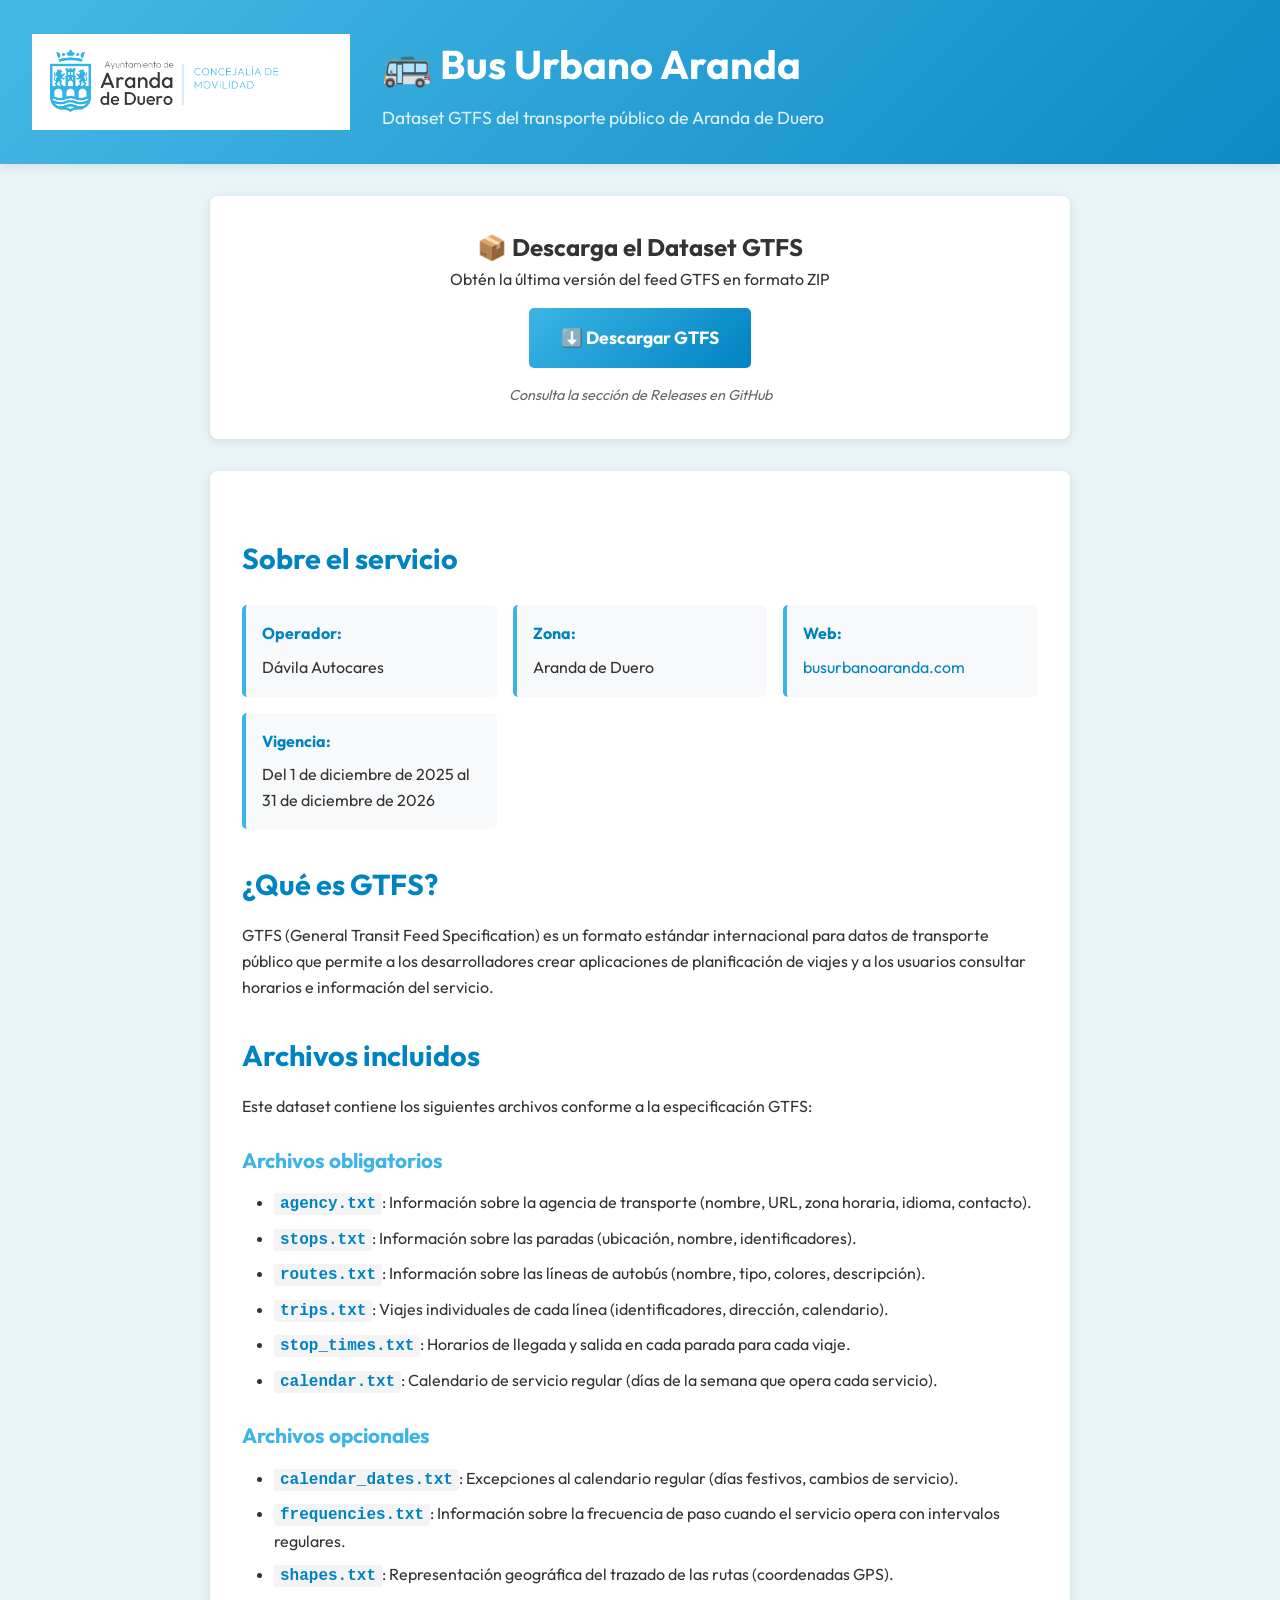
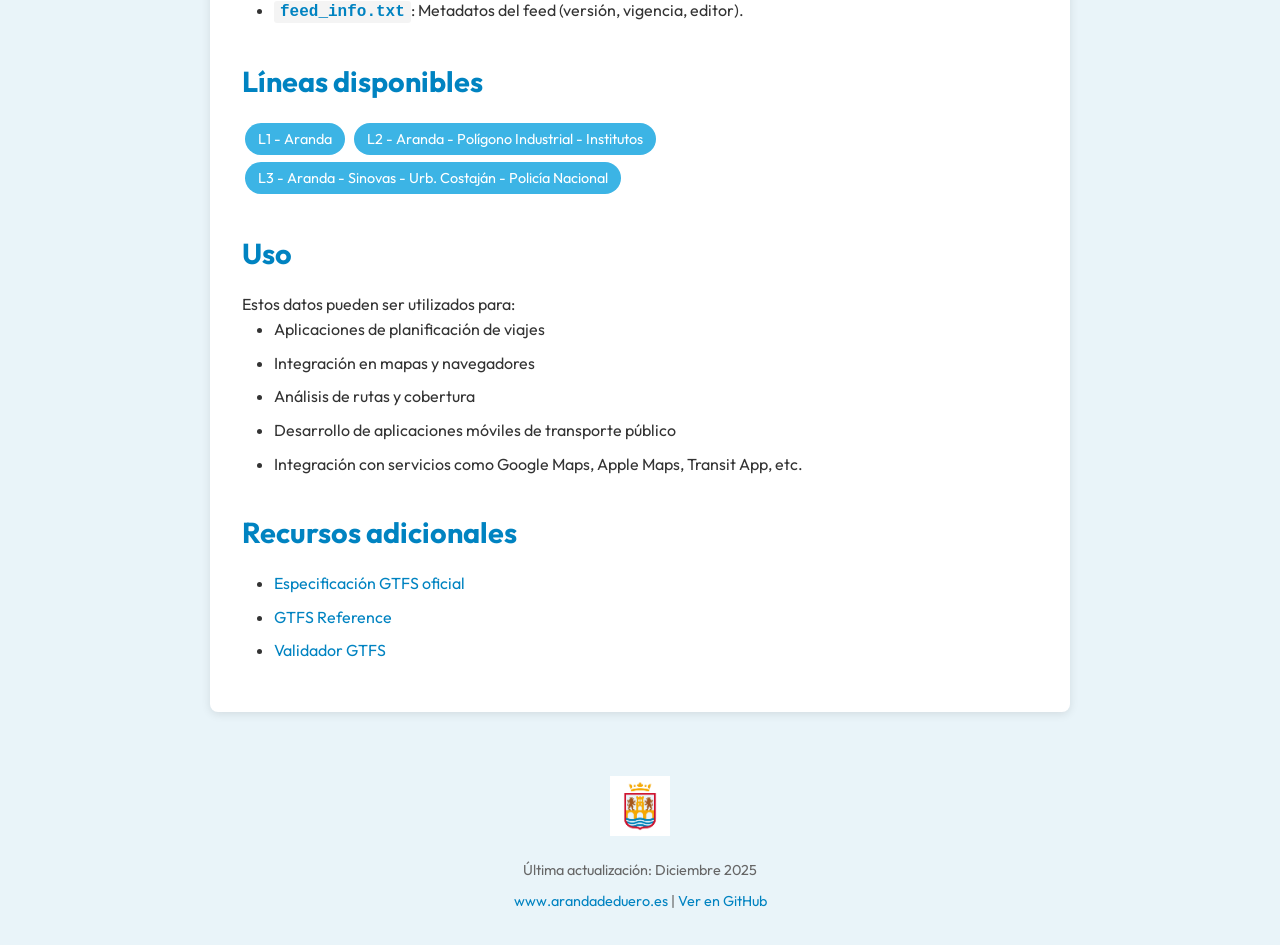
==== index.html @ c1348dab "pages" ====
<!DOCTYPE html>
<html lang="es">
  <head>
    <meta charset="UTF-8" />
    <meta name="viewport" content="width=device-width, initial-scale=1.0" />
    <title>Bus Urbano Aranda - Dataset GTFS</title>
    <link rel="preconnect" href="https://fonts.googleapis.com" />
    <link rel="preconnect" href="https://fonts.gstatic.com" crossorigin />
    <link
      href="https://fonts.googleapis.com/css2?family=Outfit:wght@300;400;600;700&display=swap"
      rel="stylesheet"
    />
    <style>
      * {
        margin: 0;
        padding: 0;
        box-sizing: border-box;
      }

      body {
        font-family: "Outfit", -apple-system, BlinkMacSystemFont, "Segoe UI",
          "Roboto", "Helvetica", "Arial", sans-serif;
        line-height: 1.6;
        color: #333;
        background-color: #e9f4f9;
      }

      header {
        background: white;
        color: #333;
        padding: 0;
        box-shadow: 0 2px 10px rgba(0, 0, 0, 0.1);
      }

      .header-image {
        width: 350px;
        height: auto;
        display: block;
        padding-left: 2rem;
      }

      .header-content {
        padding: 2rem 0;
        background: linear-gradient(
          135deg,
          rgba(60, 180, 229, 0.95) 0%,
          rgba(0, 131, 193, 0.95) 100%
        );
        color: white;
        display: flex;
        align-items: center;
        gap: 2rem;
      }

      .header-text {
        flex: 1;
      }

      .header-content h1 {
        color: white;
      }

      .header-content .subtitle {
        color: rgba(255, 255, 255, 0.95);
      }

      .container {
        max-width: 900px;
        margin: 0 auto;
        padding: 0 20px;
      }

      h1 {
        font-size: 2.5rem;
        margin-bottom: 0.5rem;
      }

      .subtitle {
        font-size: 1.1rem;
        opacity: 0.9;
      }

      .download-section {
        background: white;
        margin: 2rem auto;
        padding: 2rem;
        border-radius: 8px;
        box-shadow: 0 2px 10px rgba(0, 0, 0, 0.1);
        text-align: center;
      }

      .download-btn {
        display: inline-block;
        background: linear-gradient(135deg, #3cb4e5 0%, #0083c1 100%);
        color: white;
        padding: 1rem 2rem;
        text-decoration: none;
        border-radius: 5px;
        font-weight: bold;
        font-size: 1.1rem;
        transition: transform 0.2s, box-shadow 0.2s;
        margin-top: 1rem;
      }

      .download-btn:hover {
        transform: translateY(-2px);
        box-shadow: 0 4px 15px rgba(60, 180, 229, 0.4);
      }

      .content {
        background: white;
        margin: 2rem auto;
        padding: 2rem;
        border-radius: 8px;
        box-shadow: 0 2px 10px rgba(0, 0, 0, 0.1);
      }

      .content h2 {
        color: #0083c1;
        margin-top: 2rem;
        margin-bottom: 1rem;
        font-size: 1.8rem;
      }

      .content h3 {
        color: #3cb4e5;
        margin-top: 1.5rem;
        margin-bottom: 0.8rem;
        font-size: 1.3rem;
      }

      .content ul {
        margin-left: 2rem;
        margin-bottom: 1rem;
      }

      .content li {
        margin-bottom: 0.5rem;
      }

      .content strong {
        color: #0083c1;
      }

      .content code {
        background: #f4f4f4;
        padding: 2px 6px;
        border-radius: 3px;
        font-family: "Courier New", monospace;
      }

      .content a {
        color: #0083c1;
        text-decoration: none;
      }

      .content a:hover {
        text-decoration: underline;
      }

      footer {
        text-align: center;
        padding: 2rem 0;
        color: #666;
        font-size: 0.9rem;
      }

      .footer-logo {
        width: 60px;
        height: auto;
        margin-bottom: 1rem;
      }

      footer a {
        color: #0083c1;
        text-decoration: none;
      }

      footer a:hover {
        text-decoration: underline;
      }

      .badge {
        display: inline-block;
        background: #3cb4e5;
        color: white;
        padding: 0.3rem 0.8rem;
        border-radius: 20px;
        font-size: 0.9rem;
        margin: 0.2rem;
      }

      .info-grid {
        display: grid;
        grid-template-columns: repeat(auto-fit, minmax(250px, 1fr));
        gap: 1rem;
        margin: 1.5rem 0;
      }

      .info-card {
        background: #f8f9fa;
        padding: 1rem;
        border-radius: 5px;
        border-left: 4px solid #3cb4e5;
      }

      .info-card strong {
        display: block;
        margin-bottom: 0.5rem;
      }

      #latest-release {
        font-style: italic;
        color: #666;
        font-size: 0.9rem;
      }
    </style>
  </head>
  <body>
    <header>
      <div class="header-content">
        <img
          src="images/concejalia.jpg"
          alt="Concejalia de Aranda de Duero"
          class="header-image"
        />
        <div class="header-text">
          <h1>🚌 Bus Urbano Aranda</h1>
          <p class="subtitle">
            Dataset GTFS del transporte público de Aranda de Duero
          </p>
        </div>
      </div>
    </header>

    <div class="container">
      <div class="download-section">
        <h2>📦 Descarga el Dataset GTFS</h2>
        <p>Obtén la última versión del feed GTFS en formato ZIP</p>
        <a href="#" id="download-link" class="download-btn"
          >⬇️ Descargar GTFS</a
        >
        <p id="latest-release" style="margin-top: 1rem">
          Cargando última versión...
        </p>
      </div>

      <div class="content">
        <h2>Sobre el servicio</h2>
        <div class="info-grid">
          <div class="info-card">
            <strong>Operador:</strong>
            Dávila Autocares
          </div>
          <div class="info-card">
            <strong>Zona:</strong>
            Aranda de Duero
          </div>
          <div class="info-card">
            <strong>Web:</strong>
            <a href="https://busurbanoaranda.com/" target="_blank"
              >busurbanoaranda.com</a
            >
          </div>
          <div class="info-card">
            <strong>Vigencia:</strong>
            Del 1 de diciembre de 2025 al 31 de diciembre de 2026
          </div>
        </div>

        <h2>¿Qué es GTFS?</h2>
        <p>
          GTFS (General Transit Feed Specification) es un formato estándar
          internacional para datos de transporte público que permite a los
          desarrolladores crear aplicaciones de planificación de viajes y a los
          usuarios consultar horarios e información del servicio.
        </p>

        <h2>Archivos incluidos</h2>
        <p>
          Este dataset contiene los siguientes archivos conforme a la
          especificación GTFS:
        </p>

        <h3>Archivos obligatorios</h3>
        <ul>
          <li>
            <strong><code>agency.txt</code></strong
            >: Información sobre la agencia de transporte (nombre, URL, zona
            horaria, idioma, contacto).
          </li>
          <li>
            <strong><code>stops.txt</code></strong
            >: Información sobre las paradas (ubicación, nombre,
            identificadores).
          </li>
          <li>
            <strong><code>routes.txt</code></strong
            >: Información sobre las líneas de autobús (nombre, tipo, colores,
            descripción).
          </li>
          <li>
            <strong><code>trips.txt</code></strong
            >: Viajes individuales de cada línea (identificadores, dirección,
            calendario).
          </li>
          <li>
            <strong><code>stop_times.txt</code></strong
            >: Horarios de llegada y salida en cada parada para cada viaje.
          </li>
          <li>
            <strong><code>calendar.txt</code></strong
            >: Calendario de servicio regular (días de la semana que opera cada
            servicio).
          </li>
        </ul>

        <h3>Archivos opcionales</h3>
        <ul>
          <li>
            <strong><code>calendar_dates.txt</code></strong
            >: Excepciones al calendario regular (días festivos, cambios de
            servicio).
          </li>
          <li>
            <strong><code>frequencies.txt</code></strong
            >: Información sobre la frecuencia de paso cuando el servicio opera
            con intervalos regulares.
          </li>
          <li>
            <strong><code>shapes.txt</code></strong
            >: Representación geográfica del trazado de las rutas (coordenadas
            GPS).
          </li>
          <li>
            <strong><code>feed_info.txt</code></strong
            >: Metadatos del feed (versión, vigencia, editor).
          </li>
        </ul>

        <h2>Líneas disponibles</h2>
        <div>
          <span class="badge">L1 - Aranda</span>
          <span class="badge"
            >L2 - Aranda - Polígono Industrial - Institutos</span
          >
          <span class="badge"
            >L3 - Aranda - Sinovas - Urb. Costaján - Policía Nacional</span
          >
        </div>

        <h2>Uso</h2>
        <p>Estos datos pueden ser utilizados para:</p>
        <ul>
          <li>Aplicaciones de planificación de viajes</li>
          <li>Integración en mapas y navegadores</li>
          <li>Análisis de rutas y cobertura</li>
          <li>Desarrollo de aplicaciones móviles de transporte público</li>
          <li>
            Integración con servicios como Google Maps, Apple Maps, Transit App,
            etc.
          </li>
        </ul>

        <h2>Recursos adicionales</h2>
        <ul>
          <li>
            <a href="https://gtfs.org/" target="_blank"
              >Especificación GTFS oficial</a
            >
          </li>
          <li>
            <a
              href="https://developers.google.com/transit/gtfs/reference"
              target="_blank"
              >GTFS Reference</a
            >
          </li>
          <li>
            <a href="https://gtfs-validator.mobilitydata.org/" target="_blank"
              >Validador GTFS</a
            >
          </li>
        </ul>
      </div>
    </div>

    <footer>
      <div class="container">
        <a href="https://www.arandadeduero.es" target="_blank">
          <img
            src="images/escudo.jpg"
            alt="Escudo Aranda de Duero"
            class="footer-logo"
          />
        </a>
        <p>Última actualización: Diciembre 2025</p>
        <p style="margin-top: 0.5rem">
          <a href="https://www.arandadeduero.es" target="_blank"
            >www.arandadeduero.es</a
          >
          |
          <a href="https://github.com" target="_blank">Ver en GitHub</a>
        </p>
      </div>
    </footer>

    <script>
      // Fetch the latest release from GitHub API
      async function fetchLatestRelease() {
        try {
          // Extract owner and repo from the current URL
          const owner = "arandadeduero"; // Replace with actual owner if known
          const repo = "gtfs-busurbano"; // Replace with actual repo if known

          // Try to get repo info from the page meta or fallback
          const apiUrl = `https://api.github.com/repos/${owner}/${repo}/releases/latest`;

          const response = await fetch(apiUrl);
          if (response.ok) {
            const release = await response.json();
            const asset = release.assets.find((a) => a.name.endsWith(".zip"));

            if (asset) {
              document.getElementById("download-link").href =
                asset.browser_download_url;
              document.getElementById(
                "latest-release"
              ).textContent = `Versión: ${release.tag_name} - ${new Date(
                release.published_at
              ).toLocaleDateString("es-ES")}`;
            }
          } else {
            // If API fails, try to construct the URL manually
            document.getElementById("latest-release").textContent =
              "Consulta la sección de Releases en GitHub para descargar la última versión";
            document.getElementById(
              "download-link"
            ).href = `https://github.com/${owner}/${repo}/releases/latest`;
          }
        } catch (error) {
          console.error("Error fetching release:", error);
          document.getElementById("latest-release").textContent =
            "Consulta la sección de Releases en GitHub";
          // Set a fallback link to releases page
          const owner = "arandadeduero";
          const repo = "gtfs-busurbano";
          document.getElementById(
            "download-link"
          ).href = `https://github.com/${owner}/${repo}/releases/latest`;
        }
      }

      // Load latest release on page load
      fetchLatestRelease();
    </script>
  </body>
</html>
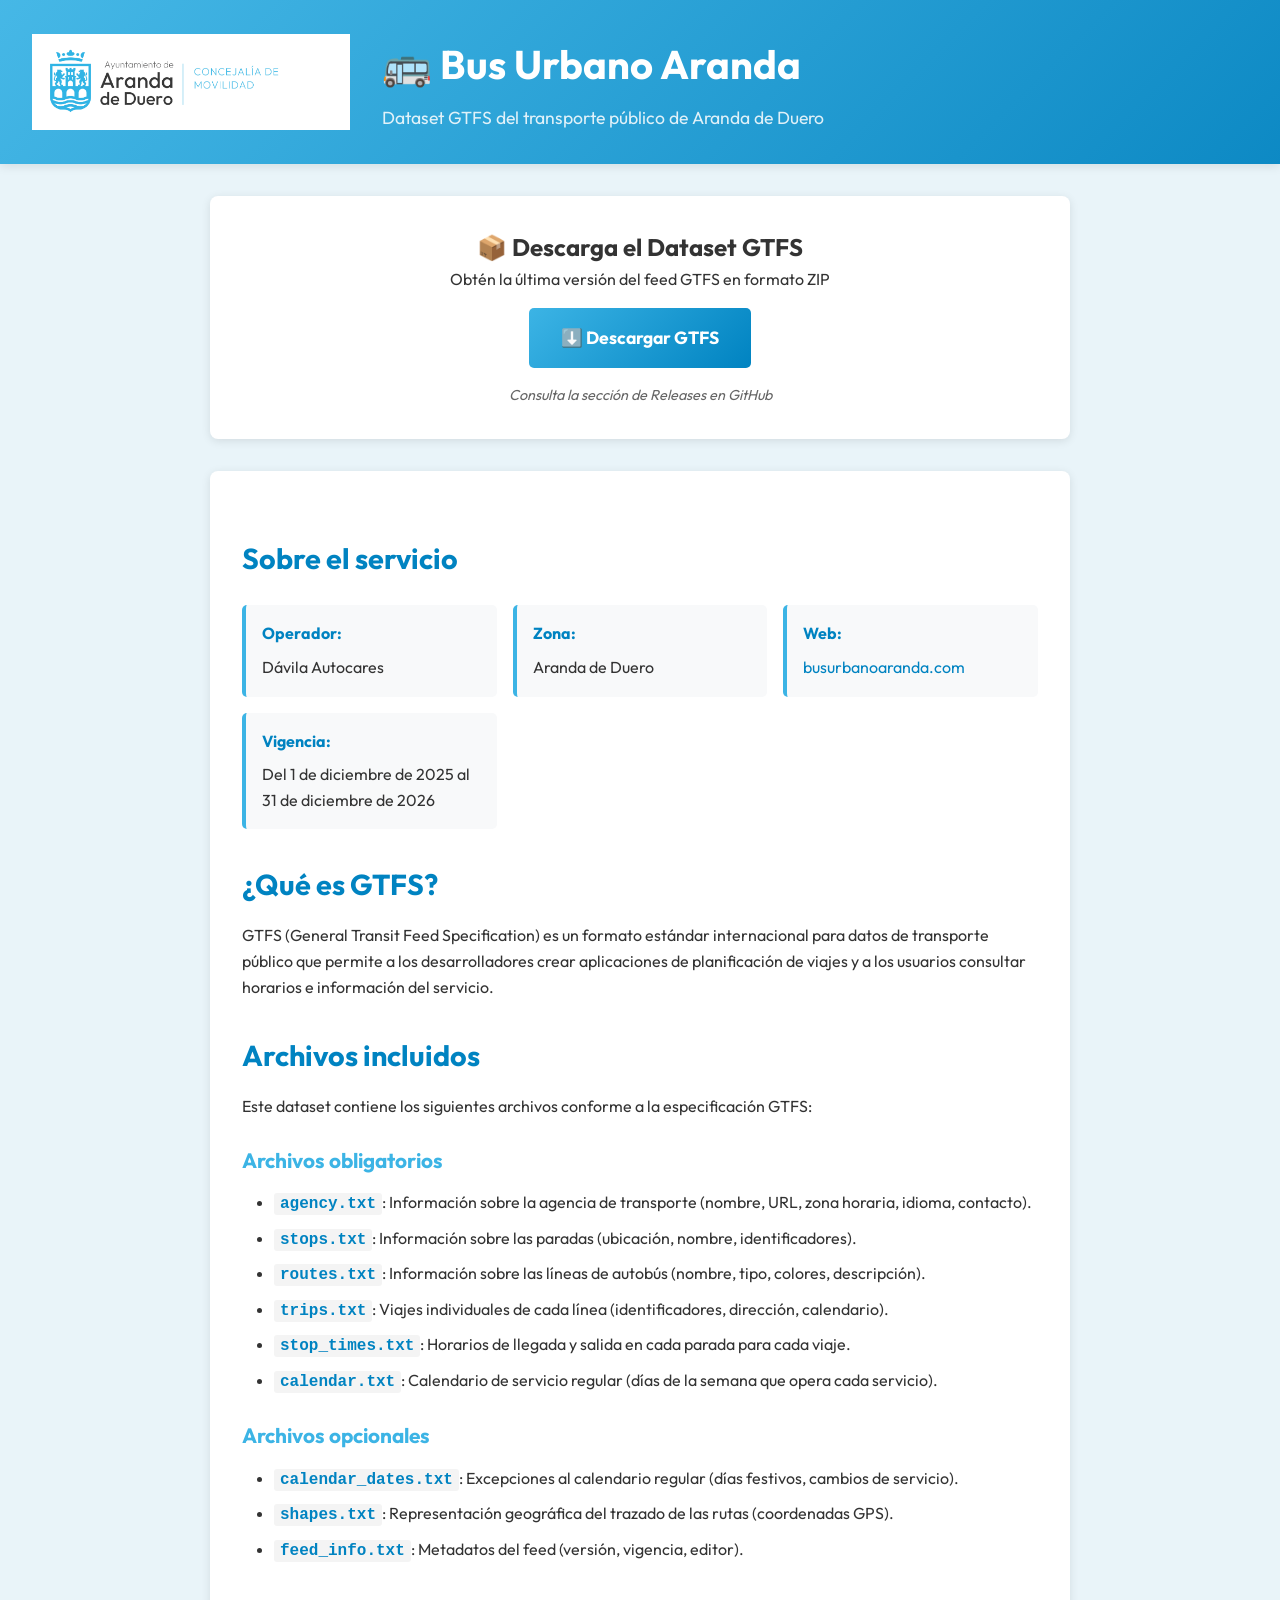
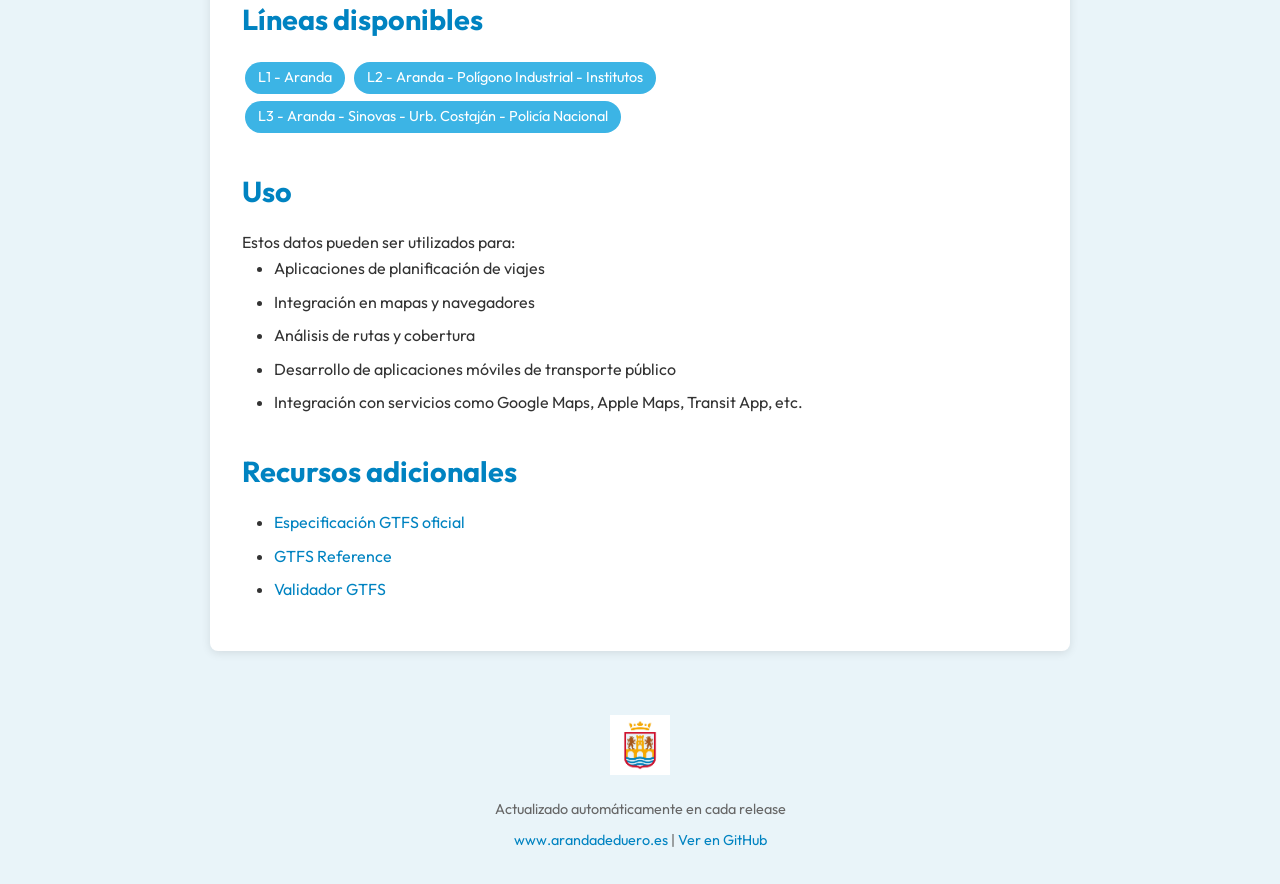
==== commit 9e479d4d: "Claude" ====
--- a/index.html
+++ b/index.html
@@ -50,10 +50,13 @@
         display: flex;
         align-items: center;
         gap: 2rem;
+        flex-wrap: wrap;
+        justify-content: center;
       }
 
       .header-text {
         flex: 1;
+        min-width: 250px;
       }
 
       .header-content h1 {
@@ -62,6 +65,57 @@
 
       .header-content .subtitle {
         color: rgba(255, 255, 255, 0.95);
+      }
+
+      @media (max-width: 768px) {
+        .header-image {
+          width: 100%;
+          max-width: 280px;
+          padding-left: 1rem;
+          padding-right: 1rem;
+        }
+
+        .header-content {
+          padding: 1.5rem 1rem;
+          gap: 1rem;
+          text-align: center;
+        }
+
+        .header-text {
+          flex: 1;
+          min-width: 100%;
+        }
+
+        h1 {
+          font-size: 1.8rem;
+        }
+
+        .subtitle {
+          font-size: 0.95rem;
+        }
+      }
+
+      @media (max-width: 480px) {
+        .header-image {
+          width: 100%;
+          max-width: 200px;
+          padding-left: 0.5rem;
+          padding-right: 0.5rem;
+        }
+
+        .header-content {
+          padding: 1rem 0.5rem;
+          gap: 0.75rem;
+        }
+
+        h1 {
+          font-size: 1.5rem;
+          margin-bottom: 0.25rem;
+        }
+
+        .subtitle {
+          font-size: 0.85rem;
+        }
       }
 
       .container {
@@ -78,6 +132,27 @@
       .subtitle {
         font-size: 1.1rem;
         opacity: 0.9;
+      }
+
+      @media (max-width: 768px) {
+        h1 {
+          font-size: 1.8rem;
+        }
+
+        .subtitle {
+          font-size: 0.95rem;
+        }
+      }
+
+      @media (max-width: 480px) {
+        h1 {
+          font-size: 1.5rem;
+          margin-bottom: 0.25rem;
+        }
+
+        .subtitle {
+          font-size: 0.85rem;
+        }
       }
 
       .download-section {
@@ -237,7 +312,7 @@
       <div class="download-section">
         <h2>📦 Descarga el Dataset GTFS</h2>
         <p>Obtén la última versión del feed GTFS en formato ZIP</p>
-        <a href="#" id="download-link" class="download-btn"
+        <a href="https://github.com/arandadeduero/gtfs-busurbano/releases/latest" id="download-link" class="download-btn"
           >⬇️ Descargar GTFS</a
         >
         <p id="latest-release" style="margin-top: 1rem">
@@ -323,11 +398,6 @@
             servicio).
           </li>
           <li>
-            <strong><code>frequencies.txt</code></strong
-            >: Información sobre la frecuencia de paso cuando el servicio opera
-            con intervalos regulares.
-          </li>
-          <li>
             <strong><code>shapes.txt</code></strong
             >: Representación geográfica del trazado de las rutas (coordenadas
             GPS).
@@ -394,13 +464,17 @@
             class="footer-logo"
           />
         </a>
-        <p>Última actualización: Diciembre 2025</p>
+        <p>Actualizado automáticamente en cada release</p>
         <p style="margin-top: 0.5rem">
           <a href="https://www.arandadeduero.es" target="_blank"
             >www.arandadeduero.es</a
           >
           |
-          <a href="https://github.com" target="_blank">Ver en GitHub</a>
+          <a
+            href="https://github.com/arandadeduero/gtfs-busurbano"
+            target="_blank"
+            >Ver en GitHub</a
+          >
         </p>
       </div>
     </footer>
@@ -408,12 +482,9 @@
     <script>
       // Fetch the latest release from GitHub API
       async function fetchLatestRelease() {
+        const owner = "arandadeduero";
+        const repo = "gtfs-busurbano";
         try {
-          // Extract owner and repo from the current URL
-          const owner = "arandadeduero"; // Replace with actual owner if known
-          const repo = "gtfs-busurbano"; // Replace with actual repo if known
-
-          // Try to get repo info from the page meta or fallback
           const apiUrl = `https://api.github.com/repos/${owner}/${repo}/releases/latest`;
 
           const response = await fetch(apiUrl);
@@ -442,9 +513,6 @@
           console.error("Error fetching release:", error);
           document.getElementById("latest-release").textContent =
             "Consulta la sección de Releases en GitHub";
-          // Set a fallback link to releases page
-          const owner = "arandadeduero";
-          const repo = "gtfs-busurbano";
           document.getElementById(
             "download-link"
           ).href = `https://github.com/${owner}/${repo}/releases/latest`;
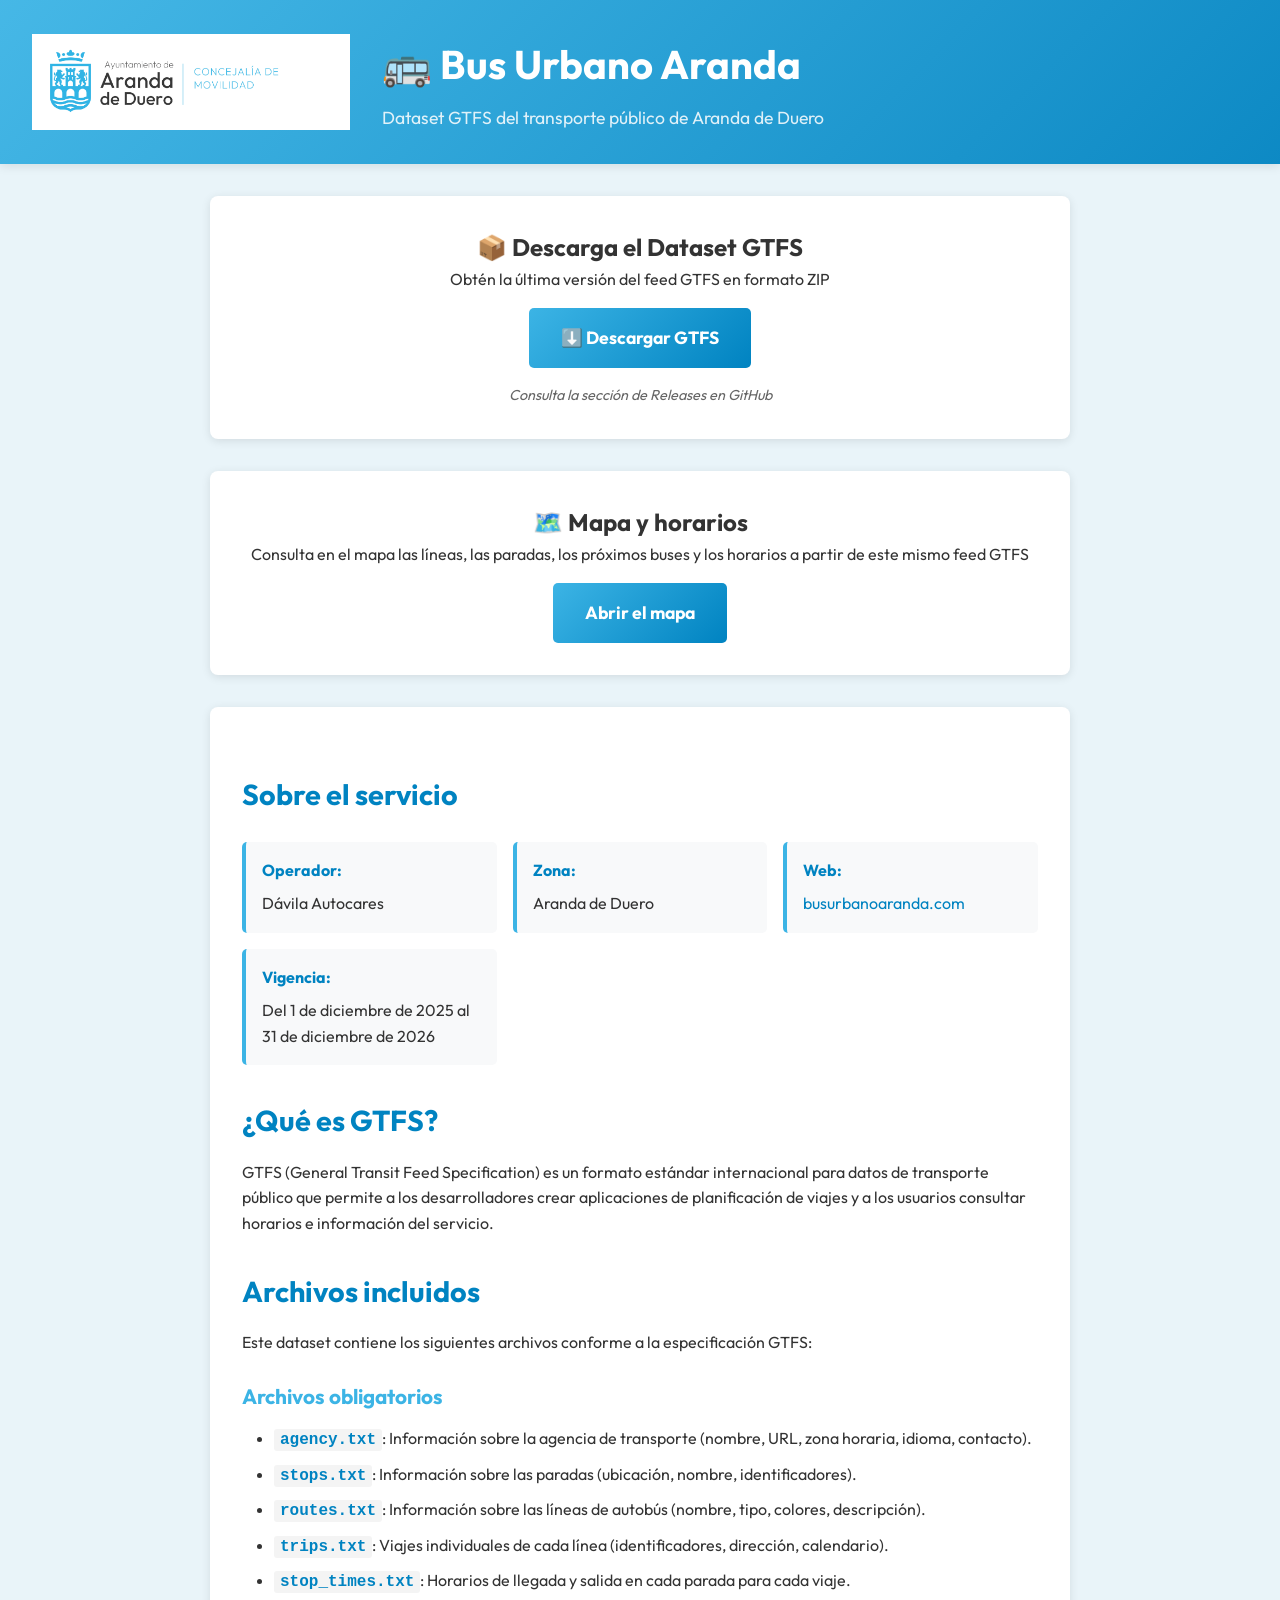
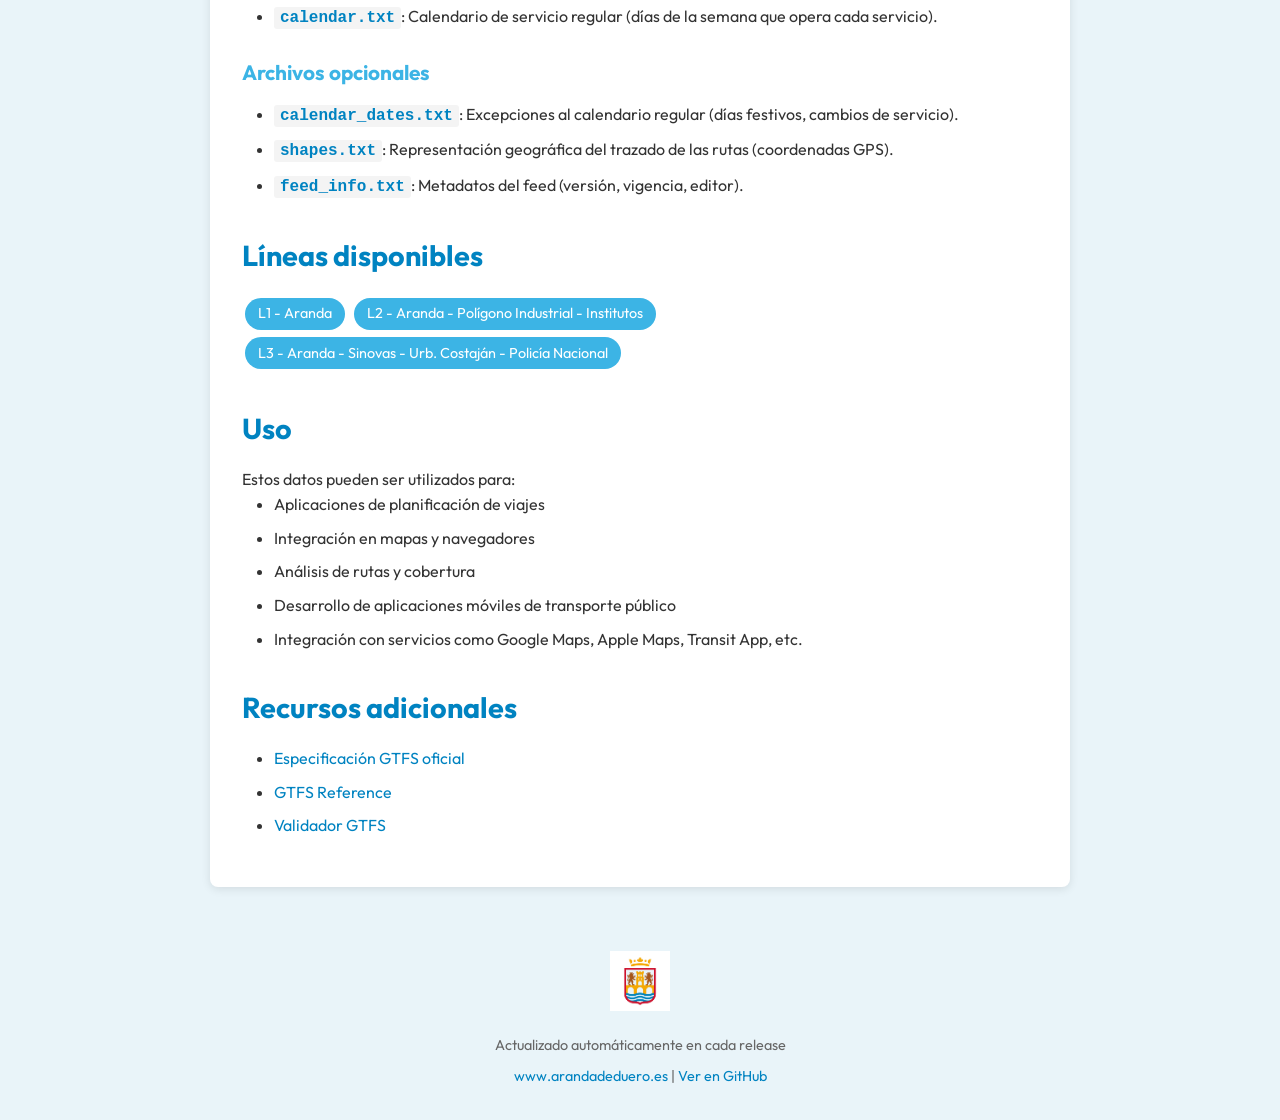
==== commit 2b686023: "Añadir visor de mapa y horarios con Leaflet - mapa.html/mapa.js/mapa.css: líneas, paradas con próxim" ====
--- a/index.html
+++ b/index.html
@@ -318,6 +318,15 @@
         <p id="latest-release" style="margin-top: 1rem">
           Cargando última versión...
         </p>
+      </div>
+
+      <div class="download-section">
+        <h2>🗺️ Mapa y horarios</h2>
+        <p>
+          Consulta en el mapa las líneas, las paradas, los próximos buses y los
+          horarios a partir de este mismo feed GTFS
+        </p>
+        <a href="mapa.html" class="download-btn">Abrir el mapa</a>
       </div>
 
       <div class="content">
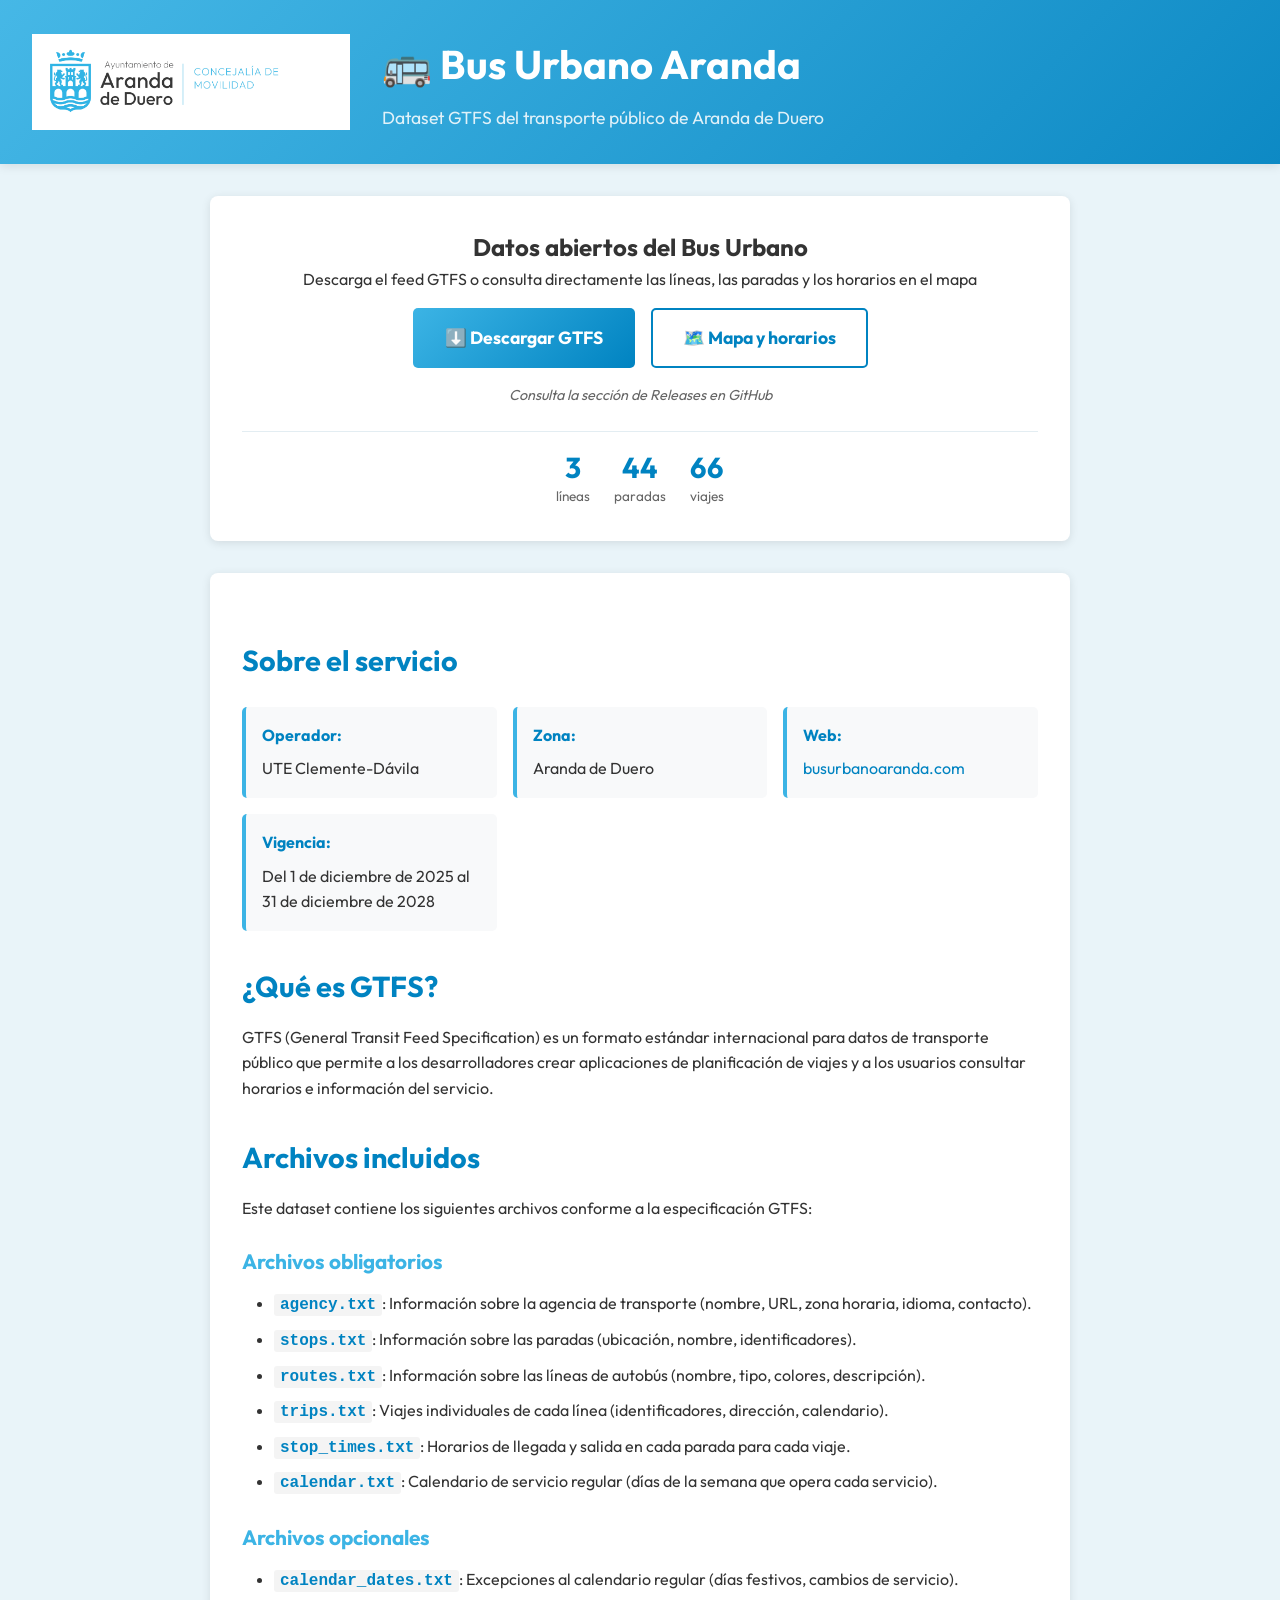
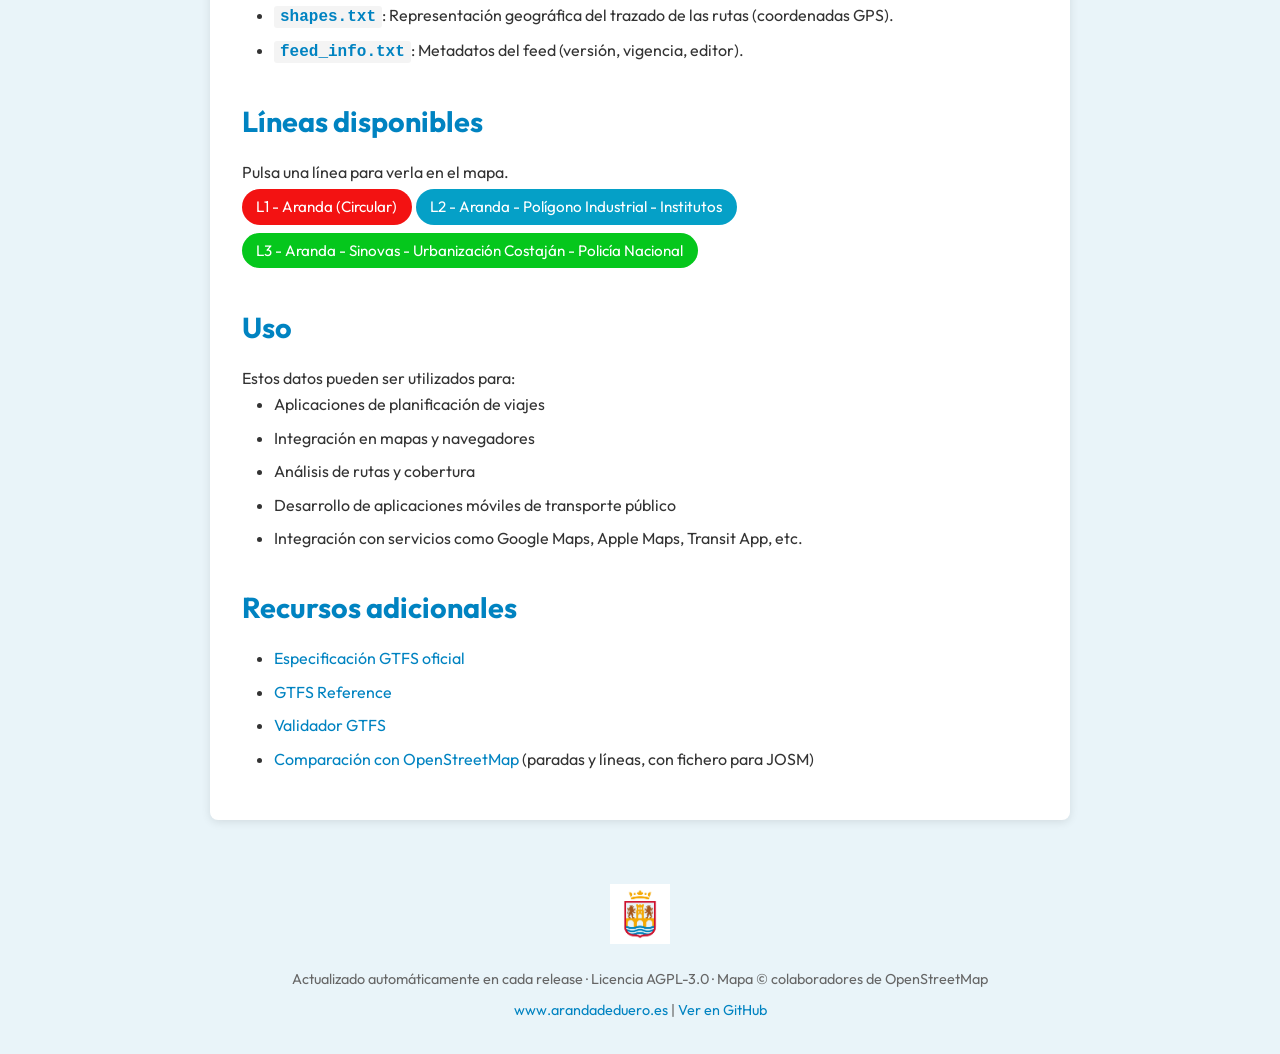
==== commit da19cd0f: "Mejorar página inicial - Hero con botones de descarga y mapa, y estadísticas del feed - Operador, vi" ====
--- a/index.html
+++ b/index.html
@@ -4,6 +4,8 @@
     <meta charset="UTF-8" />
     <meta name="viewport" content="width=device-width, initial-scale=1.0" />
     <title>Bus Urbano Aranda - Dataset GTFS</title>
+    <meta name="description" content="Datos abiertos GTFS del Bus Urbano de Aranda de Duero: descarga el feed, consulta el mapa, las paradas y los horarios." />
+    <meta name="theme-color" content="#0083c1" />
     <link rel="preconnect" href="https://fonts.googleapis.com" />
     <link rel="preconnect" href="https://fonts.gstatic.com" crossorigin />
     <link
@@ -180,6 +182,70 @@
       .download-btn:hover {
         transform: translateY(-2px);
         box-shadow: 0 4px 15px rgba(60, 180, 229, 0.4);
+      }
+
+      .hero-actions {
+        display: flex;
+        gap: 1rem;
+        justify-content: center;
+        flex-wrap: wrap;
+        margin-top: 1rem;
+      }
+
+      .hero-actions .download-btn {
+        margin-top: 0;
+      }
+
+      .download-btn.secondary {
+        background: white;
+        color: #0083c1;
+        border: 2px solid #0083c1;
+        padding: calc(1rem - 2px) calc(2rem - 2px);
+      }
+
+      .stats {
+        display: flex;
+        gap: 1.5rem;
+        justify-content: center;
+        flex-wrap: wrap;
+        margin-top: 1.5rem;
+        padding-top: 1.2rem;
+        border-top: 1px solid #e3edf2;
+      }
+
+      .stats[hidden] {
+        display: none;
+      }
+
+      .stat strong {
+        display: block;
+        font-size: 1.8rem;
+        color: #0083c1;
+        line-height: 1.1;
+      }
+
+      .stat span {
+        font-size: 0.85rem;
+        color: #666;
+      }
+
+      a.line-chip {
+        display: inline-block;
+        color: white !important;
+        padding: 0.35rem 0.9rem;
+        border-radius: 20px;
+        margin: 0.25rem 0.25rem 0.25rem 0;
+        font-size: 0.95rem;
+      }
+
+      a.line-chip:hover {
+        text-decoration: none !important;
+        filter: brightness(1.1);
+      }
+
+      :focus-visible {
+        outline: 3px solid #f5a623;
+        outline-offset: 2px;
       }
 
       .content {
@@ -310,23 +376,30 @@
 
     <div class="container">
       <div class="download-section">
-        <h2>📦 Descarga el Dataset GTFS</h2>
-        <p>Obtén la última versión del feed GTFS en formato ZIP</p>
-        <a href="https://github.com/arandadeduero/gtfs-busurbano/releases/latest" id="download-link" class="download-btn"
-          >⬇️ Descargar GTFS</a
-        >
+        <h2>Datos abiertos del Bus Urbano</h2>
+        <p>
+          Descarga el feed GTFS o consulta directamente las líneas, las paradas
+          y los horarios en el mapa
+        </p>
+        <div class="hero-actions">
+          <a
+            href="https://github.com/arandadeduero/gtfs-busurbano/releases/latest"
+            id="download-link"
+            class="download-btn"
+            >⬇️ Descargar GTFS</a
+          >
+          <a href="mapa.html" class="download-btn secondary"
+            >🗺️ Mapa y horarios</a
+          >
+        </div>
         <p id="latest-release" style="margin-top: 1rem">
           Cargando última versión...
         </p>
-      </div>
-
-      <div class="download-section">
-        <h2>🗺️ Mapa y horarios</h2>
-        <p>
-          Consulta en el mapa las líneas, las paradas, los próximos buses y los
-          horarios a partir de este mismo feed GTFS
-        </p>
-        <a href="mapa.html" class="download-btn">Abrir el mapa</a>
+        <div class="stats" id="stats" hidden>
+          <div class="stat"><strong id="stat-routes">–</strong><span>líneas</span></div>
+          <div class="stat"><strong id="stat-stops">–</strong><span>paradas</span></div>
+          <div class="stat"><strong id="stat-trips">–</strong><span>viajes</span></div>
+        </div>
       </div>
 
       <div class="content">
@@ -334,7 +407,7 @@
         <div class="info-grid">
           <div class="info-card">
             <strong>Operador:</strong>
-            Dávila Autocares
+            <span id="info-operator">UTE Clemente-Dávila</span>
           </div>
           <div class="info-card">
             <strong>Zona:</strong>
@@ -342,13 +415,15 @@
           </div>
           <div class="info-card">
             <strong>Web:</strong>
-            <a href="https://busurbanoaranda.com/" target="_blank"
+            <a href="https://busurbanoaranda.com/" target="_blank" rel="noopener"
               >busurbanoaranda.com</a
             >
           </div>
           <div class="info-card">
             <strong>Vigencia:</strong>
-            Del 1 de diciembre de 2025 al 31 de diciembre de 2026
+            <span id="info-validity"
+              >Del 1 de diciembre de 2025 al 31 de diciembre de 2028</span
+            >
           </div>
         </div>
 
@@ -418,14 +493,11 @@
         </ul>
 
         <h2>Líneas disponibles</h2>
-        <div>
-          <span class="badge">L1 - Aranda</span>
-          <span class="badge"
-            >L2 - Aranda - Polígono Industrial - Institutos</span
-          >
-          <span class="badge"
-            >L3 - Aranda - Sinovas - Urb. Costaján - Policía Nacional</span
-          >
+        <p>Pulsa una línea para verla en el mapa.</p>
+        <div id="lines">
+          <a class="line-chip" style="background: #f31212" href="mapa.html">L1 - Aranda (Circular)</a>
+          <a class="line-chip" style="background: #05a0c7" href="mapa.html">L2 - Aranda - Polígono Industrial - Institutos</a>
+          <a class="line-chip" style="background: #05c71c" href="mapa.html">L3 - Aranda - Sinovas - Urb. Costaján - Policía Nacional</a>
         </div>
 
         <h2>Uso</h2>
@@ -444,21 +516,29 @@
         <h2>Recursos adicionales</h2>
         <ul>
           <li>
-            <a href="https://gtfs.org/" target="_blank"
+            <a href="https://gtfs.org/" target="_blank" rel="noopener"
               >Especificación GTFS oficial</a
             >
           </li>
           <li>
             <a
               href="https://developers.google.com/transit/gtfs/reference"
-              target="_blank"
+              target="_blank" rel="noopener"
               >GTFS Reference</a
             >
           </li>
           <li>
-            <a href="https://gtfs-validator.mobilitydata.org/" target="_blank"
+            <a href="https://gtfs-validator.mobilitydata.org/" target="_blank" rel="noopener"
               >Validador GTFS</a
             >
+          </li>
+          <li>
+            <a
+              href="https://github.com/arandadeduero/gtfs-busurbano/tree/main/osm"
+              target="_blank" rel="noopener"
+              >Comparación con OpenStreetMap</a
+            >
+            (paradas y líneas, con fichero para JOSM)
           </li>
         </ul>
       </div>
@@ -466,22 +546,22 @@
 
     <footer>
       <div class="container">
-        <a href="https://www.arandadeduero.es" target="_blank">
+        <a href="https://www.arandadeduero.es" target="_blank" rel="noopener">
           <img
             src="images/escudo.jpg"
             alt="Escudo Aranda de Duero"
             class="footer-logo"
           />
         </a>
-        <p>Actualizado automáticamente en cada release</p>
+        <p>Actualizado automáticamente en cada release · Licencia AGPL-3.0 · Mapa © colaboradores de OpenStreetMap</p>
         <p style="margin-top: 0.5rem">
-          <a href="https://www.arandadeduero.es" target="_blank"
+          <a href="https://www.arandadeduero.es" target="_blank" rel="noopener"
             >www.arandadeduero.es</a
           >
           |
           <a
             href="https://github.com/arandadeduero/gtfs-busurbano"
-            target="_blank"
+            target="_blank" rel="noopener"
             >Ver en GitHub</a
           >
         </p>
@@ -528,8 +608,46 @@
         }
       }
 
+      // Datos del propio feed: estadísticas, operador, vigencia y líneas
+      async function loadFeed() {
+        const rows = async (n) => {
+          const r = await fetch(n);
+          if (!r.ok) throw new Error(n);
+          const [head, ...body] = (await r.text()).trim().split(/\r?\n/);
+          const cols = head.split(",");
+          return body.map((l) => Object.fromEntries(l.split(",").map((v, i) => [cols[i], v])));
+        };
+        try {
+          const [routes, stops, trips, agency, info] = await Promise.all(
+            ["routes", "stops", "trips", "agency", "feed_info"].map((n) => rows(n + ".txt"))
+          );
+          document.getElementById("stat-routes").textContent = routes.length;
+          document.getElementById("stat-stops").textContent = stops.length;
+          document.getElementById("stat-trips").textContent = trips.length;
+          document.getElementById("stats").hidden = false;
+          if (agency[0]) document.getElementById("info-operator").textContent = agency[0].agency_name;
+          const fmt = (d) => new Date(d.slice(0, 4) + "-" + d.slice(4, 6) + "-" + d.slice(6) + "T12:00:00")
+            .toLocaleDateString("es-ES", { day: "numeric", month: "long", year: "numeric" });
+          if (info[0]) document.getElementById("info-validity").textContent =
+            `Del ${fmt(info[0].feed_start_date)} al ${fmt(info[0].feed_end_date)}`;
+          const box = document.getElementById("lines");
+          box.textContent = "";
+          routes.forEach((r) => {
+            const a = document.createElement("a");
+            a.className = "line-chip";
+            a.href = "mapa.html";
+            a.style.background = "#" + r.route_color;
+            a.textContent = `${r.route_short_name} - ${r.route_long_name}`;
+            box.appendChild(a);
+          });
+        } catch (e) {
+          console.error("No se pudo leer el feed:", e);
+        }
+      }
+
       // Load latest release on page load
       fetchLatestRelease();
+      loadFeed();
     </script>
   </body>
 </html>
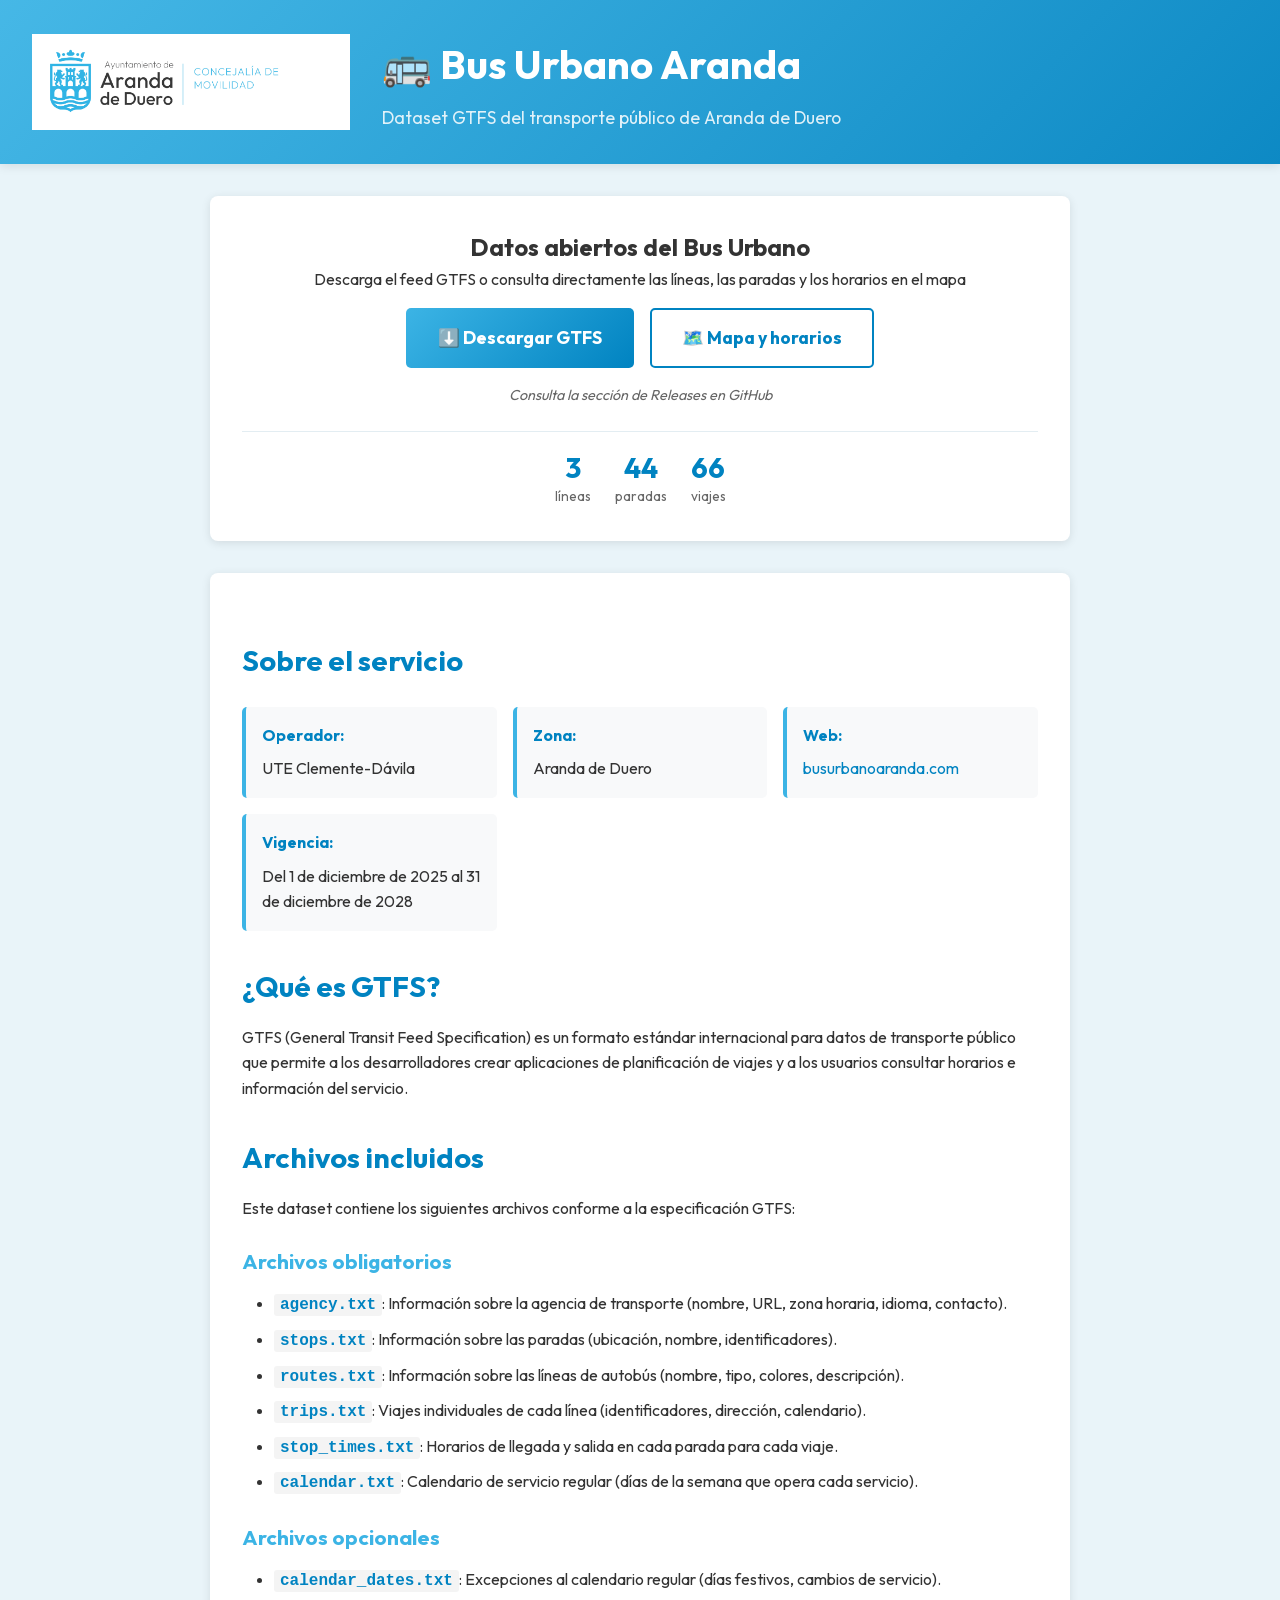
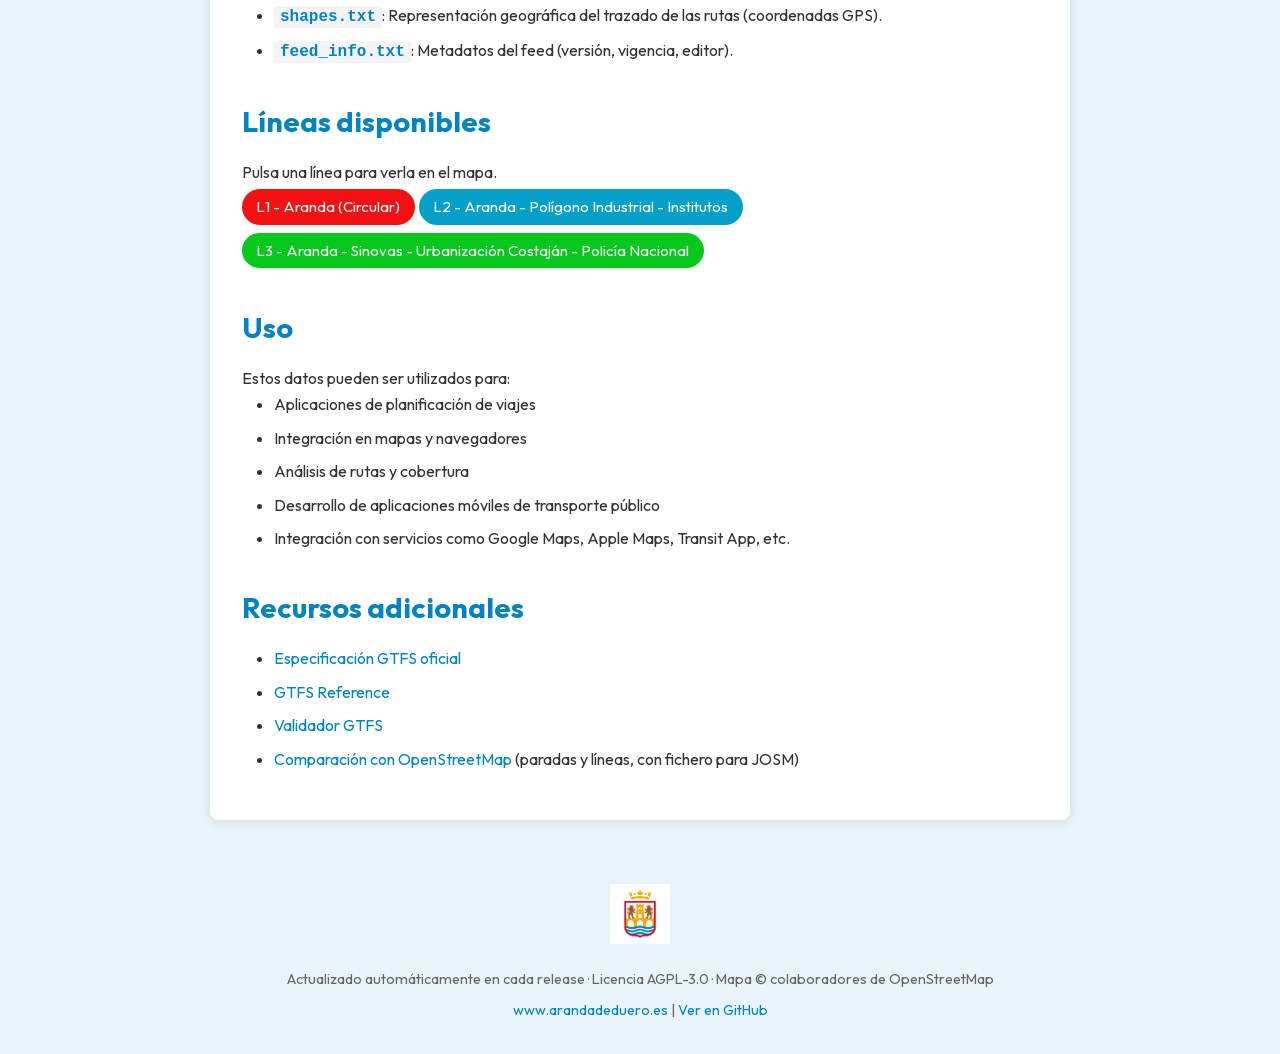
==== commit 35ebfa71: "Alojar la fuente Outfit en el repositorio Elimina la dependencia de Google Fonts (fonts.googleapis.c" ====
--- a/index.html
+++ b/index.html
@@ -6,12 +6,8 @@
     <title>Bus Urbano Aranda - Dataset GTFS</title>
     <meta name="description" content="Datos abiertos GTFS del Bus Urbano de Aranda de Duero: descarga el feed, consulta el mapa, las paradas y los horarios." />
     <meta name="theme-color" content="#0083c1" />
-    <link rel="preconnect" href="https://fonts.googleapis.com" />
-    <link rel="preconnect" href="https://fonts.gstatic.com" crossorigin />
-    <link
-      href="https://fonts.googleapis.com/css2?family=Outfit:wght@300;400;600;700&display=swap"
-      rel="stylesheet"
-    />
+    <link rel="preload" href="fonts/outfit-latin.woff2" as="font" type="font/woff2" crossorigin />
+    <link rel="stylesheet" href="fonts/outfit.css" />
     <style>
       * {
         margin: 0;
--- a/fonts/outfit.css
+++ b/fonts/outfit.css
@@ -0,0 +1,11 @@
+/* Outfit (variable, 300-700), subconjunto latin. Licencia SIL OFL 1.1 - ver fonts/README.md */
+@font-face {
+  font-family: "Outfit";
+  font-style: normal;
+  font-weight: 300 700;
+  font-display: swap;
+  src: url("outfit-latin.woff2") format("woff2");
+  unicode-range: U+0000-00FF, U+0131, U+0152-0153, U+02BB-02BC, U+02C6, U+02DA,
+    U+02DC, U+0304, U+0308, U+0329, U+2000-206F, U+20AC, U+2122, U+2191,
+    U+2193, U+2212, U+2215, U+FEFF, U+FFFD;
+}
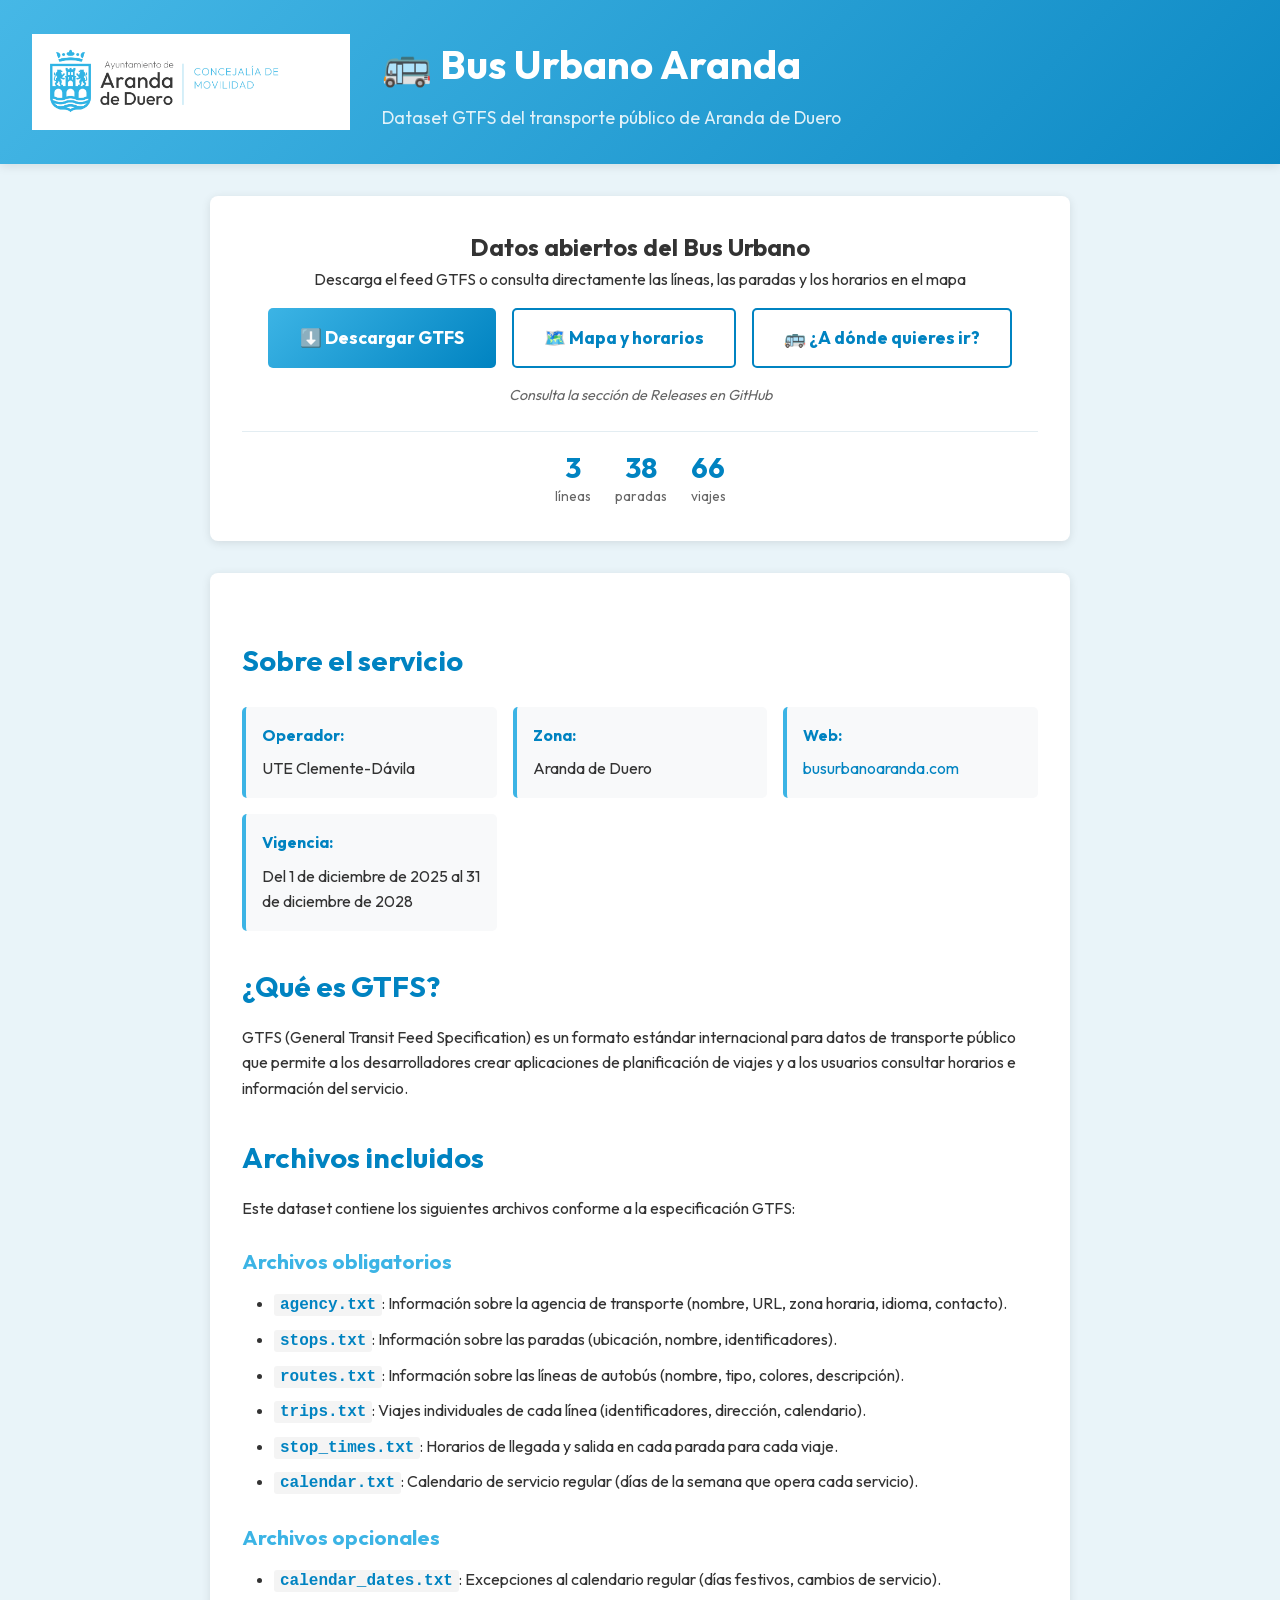
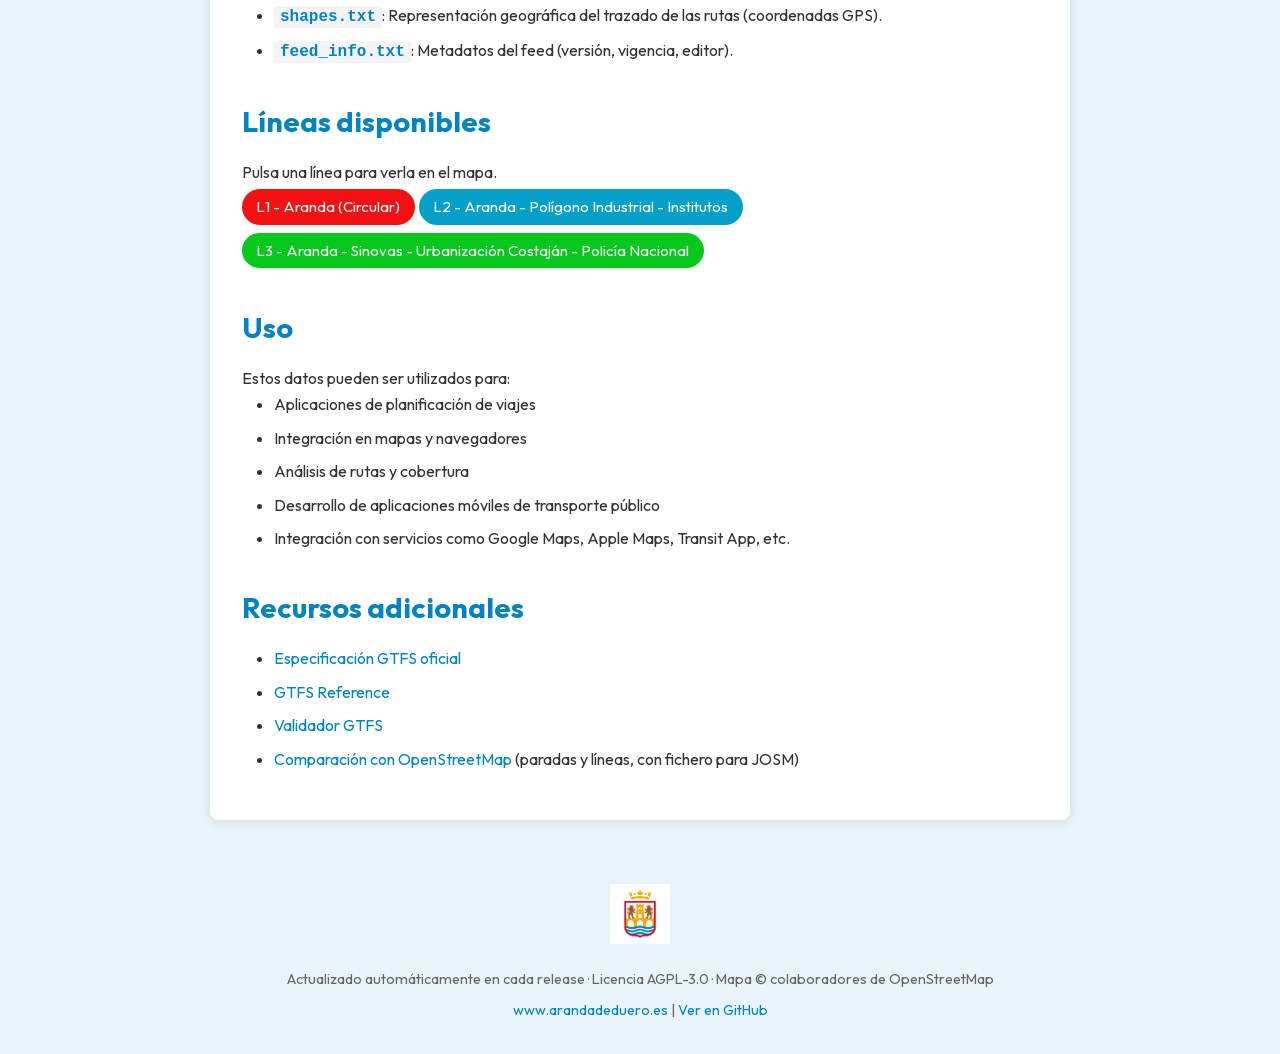
==== commit fd0346c5: "Añadir /app/: ¿A dónde quieres ir? (líneas directas, OSM, caché versionada)" ====
--- a/index.html
+++ b/index.html
@@ -386,6 +386,9 @@
           >
           <a href="mapa.html" class="download-btn secondary"
             >🗺️ Mapa y horarios</a
+          >
+          <a href="app/" class="download-btn secondary"
+            >🚌 ¿A dónde quieres ir?</a
           >
         </div>
         <p id="latest-release" style="margin-top: 1rem">
